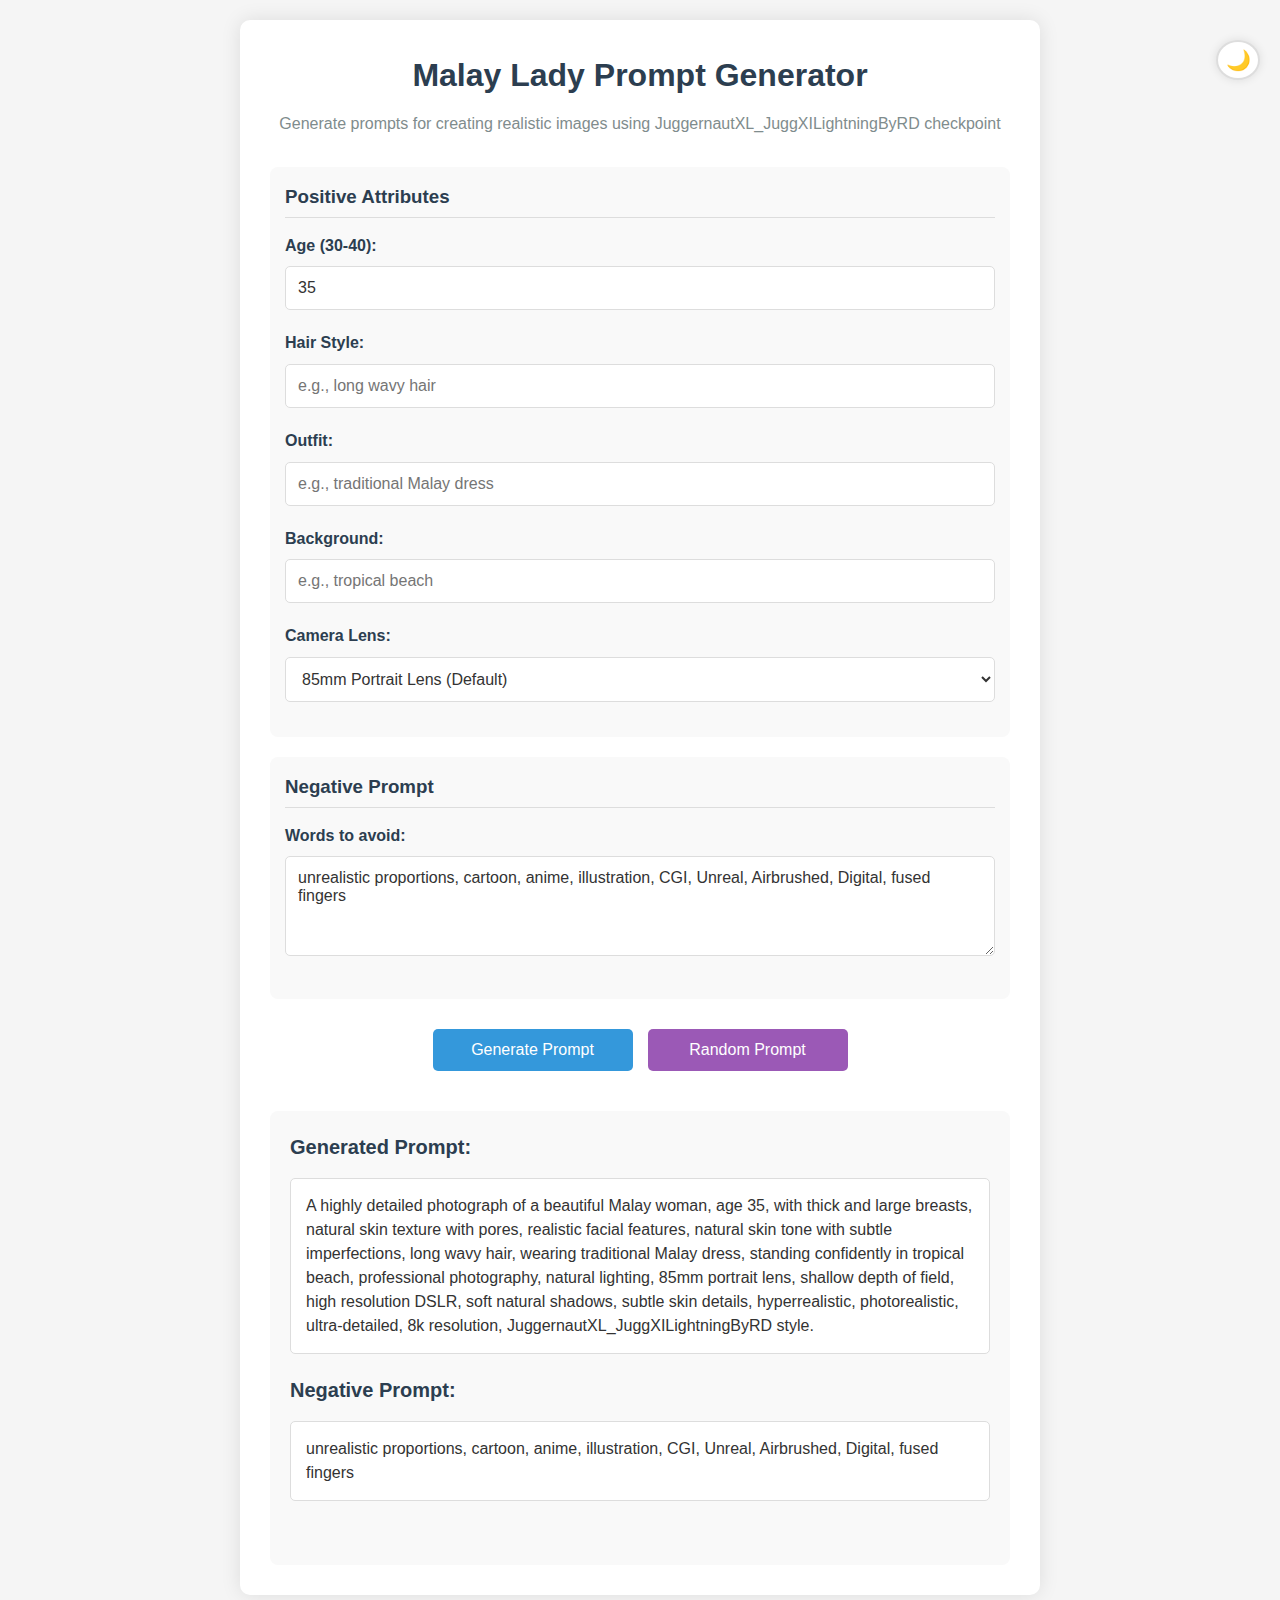
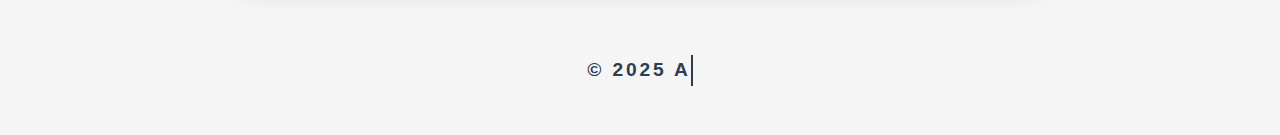
==== index.html @ eccfecf6 "Add files via upload" ====
<!DOCTYPE html>
<html lang="en">
<head>
    <meta charset="UTF-8">
    <meta name="viewport" content="width=device-width, initial-scale=1.0">
    <title>Malay Lady Prompt Generator</title>
    <link rel="stylesheet" href="styles.css">
</head>
<body>
    <div class="theme-toggle-container">
        <button id="themeToggle" class="theme-toggle">
            <span class="light-icon">☀️</span>
            <span class="dark-icon">🌙</span>
        </button>
    </div>
    
    <div class="container">
        <h1>Malay Lady Prompt Generator</h1>
        <p class="description">Generate prompts for creating realistic images using JuggernautXL_JuggXILightningByRD checkpoint</p>
        
        <div class="form-container">
            <div class="form-section">
                <h3>Positive Attributes</h3>
                <div class="form-group">
                    <label for="age">Age (30-40):</label>
                    <input type="number" id="age" min="30" max="40" value="35">
                </div>
                
                <div class="form-group">
                    <label for="hairStyle">Hair Style:</label>
                    <input type="text" id="hairStyle" placeholder="e.g., long wavy hair">
                </div>
                
                <div class="form-group">
                    <label for="outfit">Outfit:</label>
                    <input type="text" id="outfit" placeholder="e.g., traditional Malay dress">
                </div>
                
                <div class="form-group">
                    <label for="background">Background:</label>
                    <input type="text" id="background" placeholder="e.g., tropical beach">
                </div>
                
                <div class="form-group">
                    <label for="cameraLens">Camera Lens:</label>
                    <select id="cameraLens">
                        <option value="85mm portrait lens, shallow depth of field">85mm Portrait Lens (Default)</option>
                        <option value="35mm wide angle lens">35mm Wide Angle Lens</option>
                        <option value="50mm standard lens">50mm Standard Lens</option>
                        <option value="135mm telephoto lens">135mm Telephoto Lens</option>
                        <option value="24mm wide angle lens">24mm Wide Angle Lens</option>
                        <option value="70-200mm zoom lens">70-200mm Zoom Lens</option>
                        <option value="macro lens">Macro Lens</option>
                        <option value="fisheye lens">Fisheye Lens</option>
                    </select>
                </div>
            </div>
            
            <div class="form-section">
                <h3>Negative Prompt</h3>
                <div class="form-group">
                    <label for="negativePrompt">Words to avoid:</label>
                    <textarea id="negativePrompt" placeholder="e.g., unrealistic proportions, cartoon, anime, illustration, CGI, Unreal, Airbrushed, Digital, fused fingers"></textarea>
                </div>
            </div>
            
            <div class="button-group">
                <button id="generateBtn">Generate Prompt</button>
                <button id="randomBtn" class="random-btn">Random Prompt</button>
            </div>
        </div>
        
        <div class="result-container">
            <div class="result-section">
                <h2>Generated Prompt:</h2>
                <div id="promptResult" class="prompt-box"></div>
            </div>
            
            <div class="result-section">
                <h2>Negative Prompt:</h2>
                <div id="negativeResult" class="prompt-box"></div>
            </div>
            
            <div class="copy-status" id="copyStatus"></div>
        </div>
    </div>
    
    <footer class="retro-footer">
        <div class="typewriter-text" id="copyrightText"></div>
    </footer>
    
    <script src="script.js"></script>
</body>
</html>
---- styles.css ----
/* Global Styles */
:root {
    --bg-color: #f5f5f5;
    --container-bg: #fff;
    --text-color: #333;
    --heading-color: #2c3e50;
    --subheading-color: #7f8c8d;
    --border-color: #ddd;
    --form-bg: #f9f9f9;
    --button-primary: #3498db;
    --button-primary-hover: #2980b9;
    --button-secondary: #9b59b6;
    --button-secondary-hover: #8e44ad;
    --success-color: #27ae60;
    --highlight-color: #e8f7f0;
    --shadow-color: rgba(0, 0, 0, 0.1);
}

.dark-theme {
    --bg-color: #1a1a1a;
    --container-bg: #2c2c2c;
    --text-color: #e0e0e0;
    --heading-color: #ecf0f1;
    --subheading-color: #bdc3c7;
    --border-color: #444;
    --form-bg: #383838;
    --button-primary: #2980b9;
    --button-primary-hover: #3498db;
    --button-secondary: #8e44ad;
    --button-secondary-hover: #9b59b6;
    --success-color: #2ecc71;
    --highlight-color: #2c3e50;
    --shadow-color: rgba(0, 0, 0, 0.3);
}

* {
    margin: 0;
    padding: 0;
    box-sizing: border-box;
    font-family: 'Segoe UI', Tahoma, Geneva, Verdana, sans-serif;
}

body {
    background-color: var(--bg-color);
    color: var(--text-color);
    line-height: 1.6;
    padding: 20px;
    transition: background-color 0.3s ease, color 0.3s ease;
}

.container {
    max-width: 800px;
    margin: 0 auto;
    background-color: var(--container-bg);
    border-radius: 10px;
    box-shadow: 0 0 20px var(--shadow-color);
    padding: 30px;
    transition: background-color 0.3s ease, box-shadow 0.3s ease;
}

h1 {
    text-align: center;
    color: var(--heading-color);
    margin-bottom: 10px;
    transition: color 0.3s ease;
}

h3 {
    color: var(--heading-color);
    margin-bottom: 15px;
    border-bottom: 1px solid var(--border-color);
    padding-bottom: 5px;
    transition: color 0.3s ease, border-color 0.3s ease;
}

.description {
    text-align: center;
    color: var(--subheading-color);
    margin-bottom: 30px;
    transition: color 0.3s ease;
}

/* Theme Toggle */
.theme-toggle-container {
    position: fixed;
    top: 20px;
    right: 20px;
    z-index: 100;
}

.theme-toggle {
    background-color: var(--container-bg);
    color: var(--text-color);
    border: 2px solid var(--border-color);
    border-radius: 50%;
    width: 40px;
    height: 40px;
    cursor: pointer;
    display: flex;
    align-items: center;
    justify-content: center;
    font-size: 20px;
    transition: all 0.3s ease;
    box-shadow: 0 0 10px var(--shadow-color);
}

.theme-toggle:hover {
    transform: scale(1.1);
}

.light-icon, .dark-icon {
    position: absolute;
    transition: opacity 0.3s ease, transform 0.5s ease;
}

.light-icon {
    opacity: 0;
    transform: rotate(180deg);
}

.dark-icon {
    opacity: 1;
}

.dark-theme .light-icon {
    opacity: 1;
    transform: rotate(0deg);
}

.dark-theme .dark-icon {
    opacity: 0;
    transform: rotate(-180deg);
}

/* Form Styles */
.form-container {
    margin-bottom: 30px;
}

.form-section {
    background-color: var(--form-bg);
    padding: 15px;
    border-radius: 8px;
    margin-bottom: 20px;
    transition: background-color 0.3s ease;
}

.form-group {
    margin-bottom: 20px;
}

label {
    display: block;
    margin-bottom: 8px;
    font-weight: 600;
    color: var(--heading-color);
    transition: color 0.3s ease;
}

input[type="text"],
input[type="number"],
textarea,
select {
    width: 100%;
    padding: 12px;
    border: 1px solid var(--border-color);
    border-radius: 5px;
    font-size: 16px;
    transition: border-color 0.3s ease, background-color 0.3s ease, color 0.3s ease;
    background-color: var(--container-bg);
    color: var(--text-color);
}

textarea {
    min-height: 100px;
    resize: vertical;
}

input[type="text"]:focus,
input[type="number"]:focus,
textarea:focus,
select:focus {
    border-color: var(--button-primary);
    outline: none;
}

button {
    background-color: var(--button-primary);
    color: white;
    border: none;
    padding: 12px 20px;
    font-size: 16px;
    border-radius: 5px;
    cursor: pointer;
    transition: background-color 0.3s;
    display: block;
    margin: 20px auto;
    width: 200px;
}

.button-group {
    display: flex;
    justify-content: center;
    gap: 15px;
    flex-wrap: wrap;
}

.button-group button {
    margin: 10px 0;
}

.random-btn {
    background-color: var(--button-secondary);
}

.random-btn:hover {
    background-color: var(--button-secondary-hover);
}

button:hover {
    background-color: var(--button-primary-hover);
}

/* Result Styles */
.result-container {
    background-color: var(--form-bg);
    padding: 20px;
    border-radius: 8px;
    transition: background-color 0.3s ease;
}

.result-section {
    margin-bottom: 20px;
}

h2 {
    color: var(--heading-color);
    margin-bottom: 15px;
    font-size: 20px;
    transition: color 0.3s ease;
}

.prompt-box {
    background-color: var(--container-bg);
    border: 1px solid var(--border-color);
    border-radius: 5px;
    padding: 15px;
    min-height: 60px;
    margin-bottom: 15px;
    white-space: pre-wrap;
    line-height: 1.5;
    transition: background-color 0.3s ease, border-color 0.3s ease, color 0.3s ease;
    color: var(--text-color);
}

.highlight {
    background-color: var(--highlight-color);
}

.copy-status {
    text-align: center;
    color: var(--success-color);
    font-weight: bold;
    height: 24px;
    margin-top: 10px;
    transition: opacity 0.5s ease, color 0.3s ease;
}

/* Retro Footer */
.retro-footer {
    margin-top: 40px;
    text-align: center;
    padding: 20px;
    font-family: 'Courier New', Courier, monospace;
    font-weight: bold;
}

.typewriter-text {
    display: inline-block;
    overflow: hidden;
    border-right: 0.15em solid var(--heading-color);
    white-space: nowrap;
    margin: 0 auto;
    letter-spacing: 0.15em;
    font-size: 1.2rem;
    color: var(--heading-color);
    animation: 
        typing 3.5s steps(40, end),
        blink-caret 0.75s step-end infinite;
}

@keyframes typing {
    from { width: 0 }
    to { width: 100% }
}

@keyframes blink-caret {
    from, to { border-color: transparent }
    50% { border-color: var(--heading-color) }
}

/* Responsive Design */
@media (max-width: 600px) {
    .container {
        padding: 15px;
    }
    
    button {
        width: 100%;
    }
    
    .theme-toggle-container {
        top: 10px;
        right: 10px;
    }
    
    .typewriter-text {
        font-size: 0.9rem;
        letter-spacing: 0.1em;
    }
}
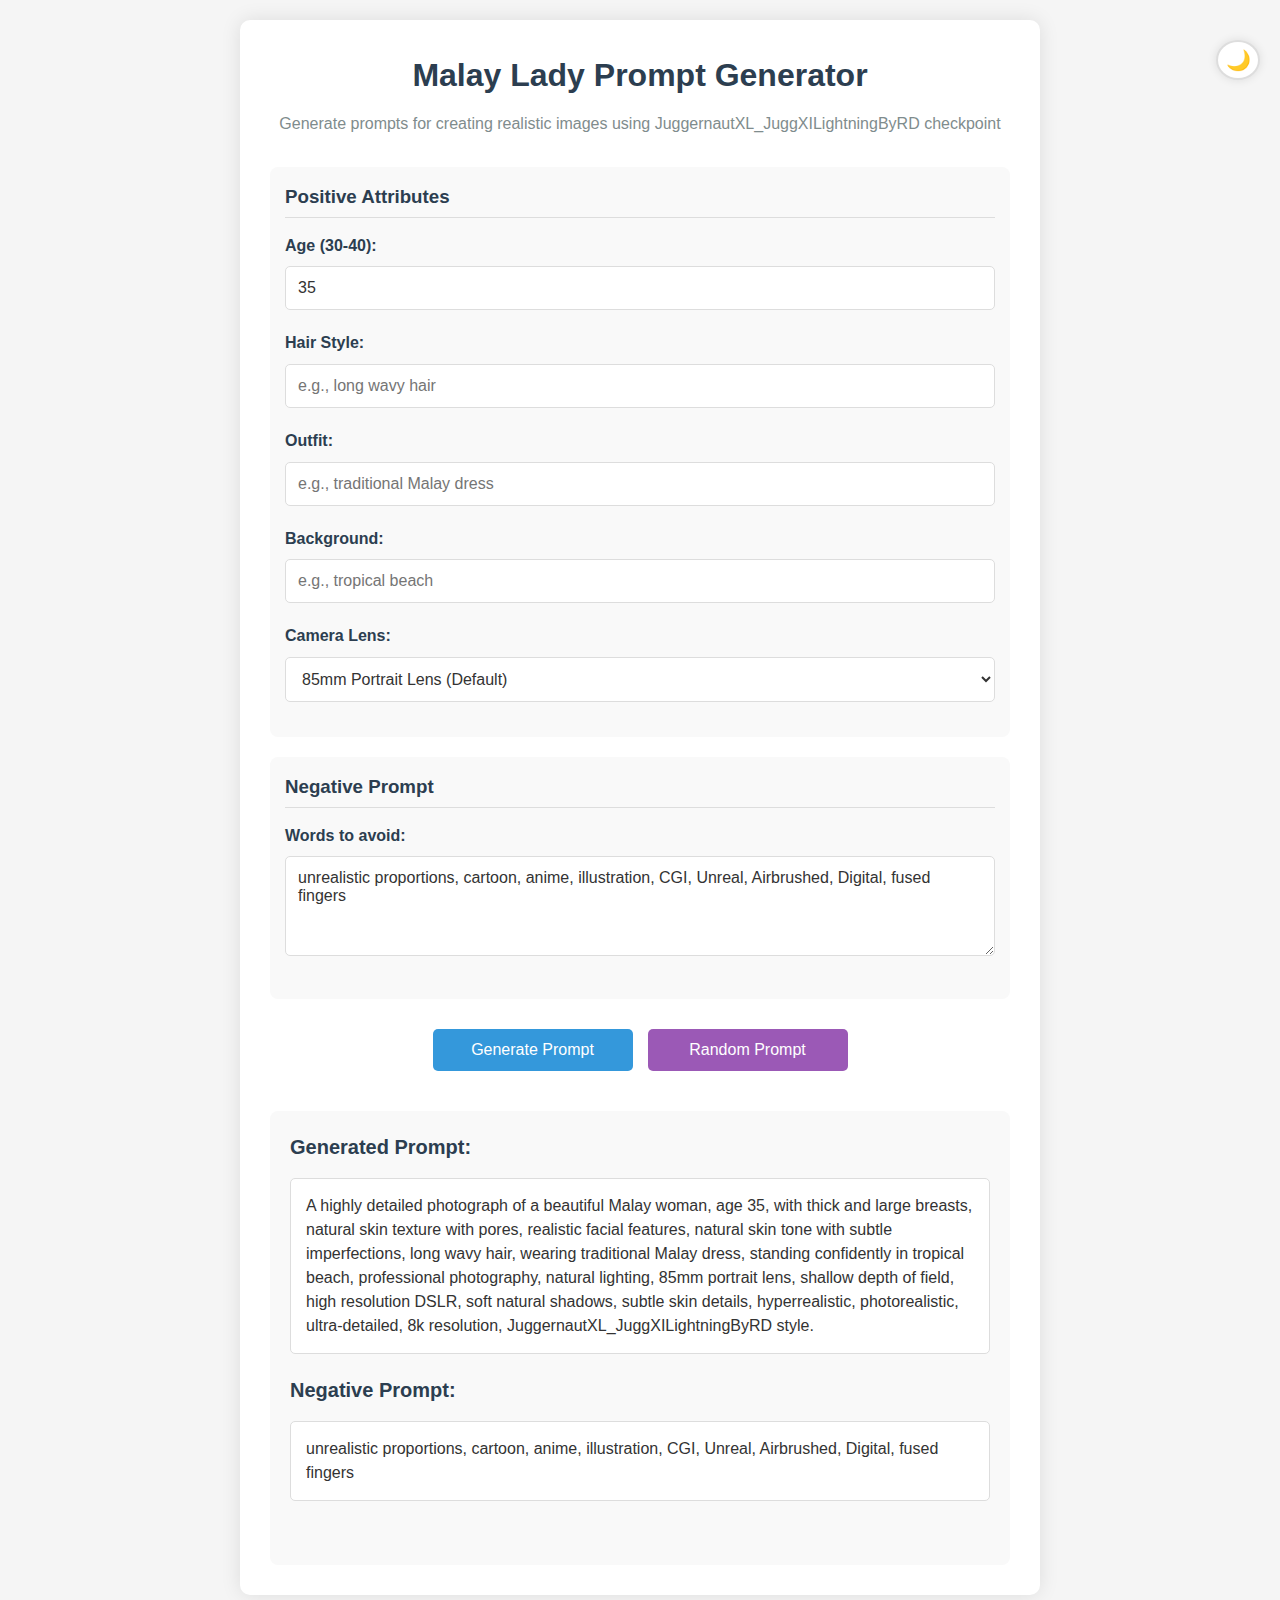
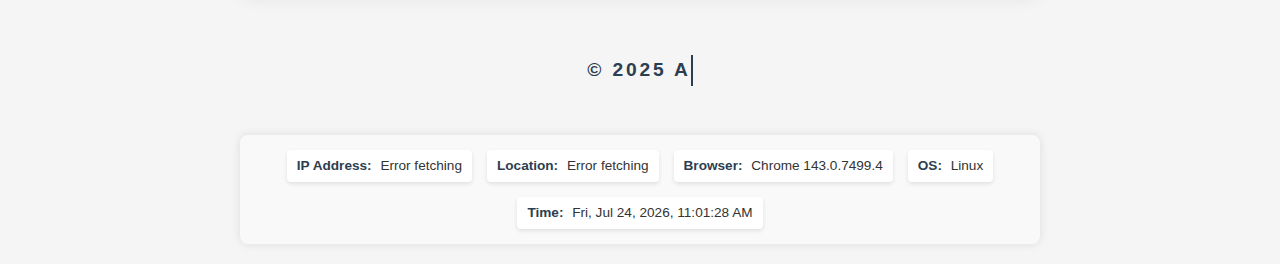
==== commit 2a2c833f: "Add files via upload" ====
--- a/index.html
+++ b/index.html
@@ -89,6 +89,31 @@
         <div class="typewriter-text" id="copyrightText"></div>
     </footer>
     
+    <div class="visitor-info">
+        <div class="visitor-info-container">
+            <div class="visitor-info-item">
+                <span class="info-label">IP Address:</span>
+                <span id="ipAddress" class="info-value">Loading...</span>
+            </div>
+            <div class="visitor-info-item">
+                <span class="info-label">Location:</span>
+                <span id="location" class="info-value">Loading...</span>
+            </div>
+            <div class="visitor-info-item">
+                <span class="info-label">Browser:</span>
+                <span id="browser" class="info-value">Loading...</span>
+            </div>
+            <div class="visitor-info-item">
+                <span class="info-label">OS:</span>
+                <span id="os" class="info-value">Loading...</span>
+            </div>
+            <div class="visitor-info-item">
+                <span class="info-label">Time:</span>
+                <span id="currentTime" class="info-value">Loading...</span>
+            </div>
+        </div>
+    </div>
+    
     <script src="script.js"></script>
 </body>
 </html> --- a/styles.css
+++ b/styles.css
@@ -299,6 +299,49 @@
     50% { border-color: var(--heading-color) }
 }
 
+/* Visitor Info */
+.visitor-info {
+    margin-top: 20px;
+    padding: 15px;
+    text-align: center;
+    font-family: 'Consolas', 'Courier New', monospace;
+    font-size: 0.85rem;
+    background-color: var(--form-bg);
+    border-radius: 8px;
+    max-width: 800px;
+    margin-left: auto;
+    margin-right: auto;
+    box-shadow: 0 0 10px var(--shadow-color);
+    transition: background-color 0.3s ease, box-shadow 0.3s ease;
+}
+
+.visitor-info-container {
+    display: flex;
+    flex-wrap: wrap;
+    justify-content: center;
+    gap: 15px;
+}
+
+.visitor-info-item {
+    padding: 5px 10px;
+    border-radius: 4px;
+    background-color: var(--container-bg);
+    box-shadow: 0 2px 4px var(--shadow-color);
+    transition: background-color 0.3s ease;
+}
+
+.info-label {
+    font-weight: bold;
+    color: var(--heading-color);
+    margin-right: 5px;
+    transition: color 0.3s ease;
+}
+
+.info-value {
+    color: var(--text-color);
+    transition: color 0.3s ease;
+}
+
 /* Responsive Design */
 @media (max-width: 600px) {
     .container {
@@ -318,4 +361,14 @@
         font-size: 0.9rem;
         letter-spacing: 0.1em;
     }
+    
+    .visitor-info-container {
+        flex-direction: column;
+        gap: 8px;
+    }
+    
+    .visitor-info {
+        font-size: 0.75rem;
+        padding: 10px;
+    }
 } 